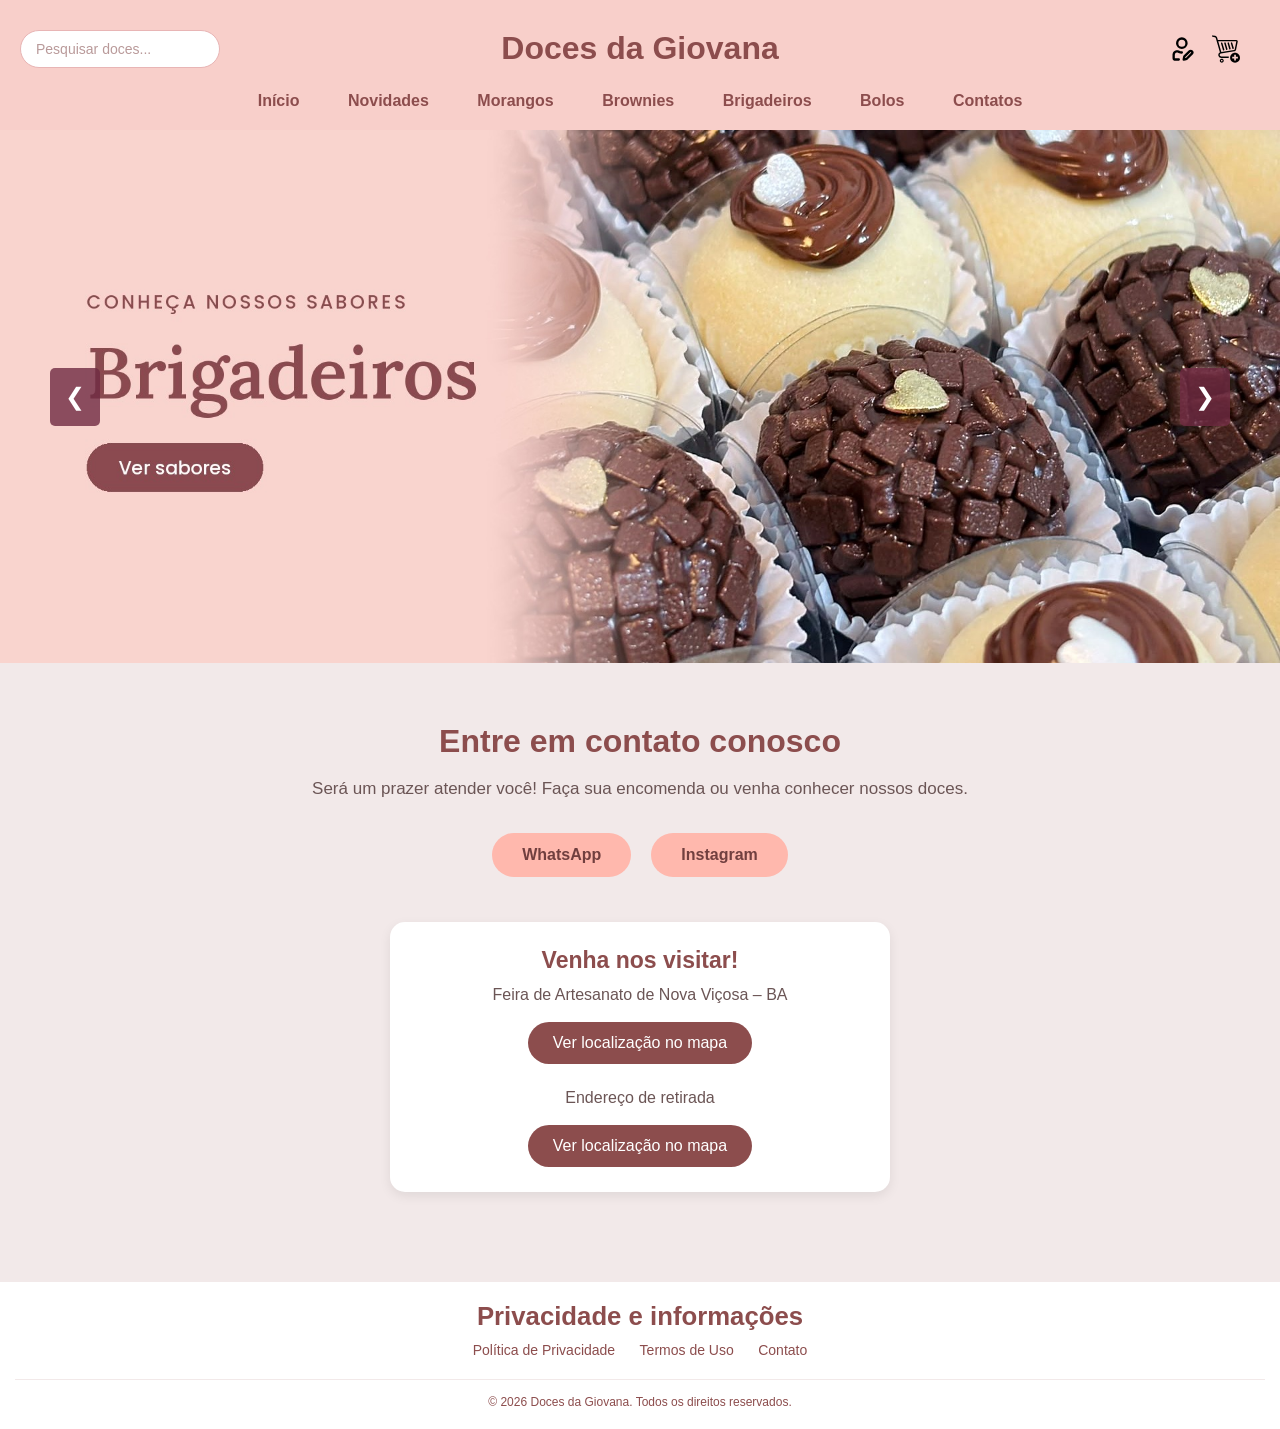
==== index.html @ f7fa25dd "Initial commit" ====
<!DOCTYPE html>
<html lang="pt-br">
<head>
    <meta charset="UTF-8">
    <meta name="viewport" content="width=device-width, initial-scale=1.0">
    <title>Doces da Giovana</title>
    <link rel="shortcut icon" href="imagens/logo.jpeg" type="image/x-icon">
    <link rel="stylesheet" href="style.css">
</head>

<body>

    <header>

        <div class="cabecalho-topo">

            <input type="text" id="pesquisa" placeholder="Pesquisar doces...">

            <h1>Doces da Giovana</h1>

            <div class="icones-cabecalho">

                <a href="#" title="Minha conta" onclick="abrirUsuario(event)">
                    <img src="imagens/user-pen-alt-svgrepo-com.svg" alt="usuario">
                </a>

                <a href="#" title="Meu carrinho" onclick="abrirCarrinho(event)">
                    <img src="imagens/shopping-cart-16-svgrepo-com.svg" alt="carrinho">
                </a>

            </div>

        </div>

        <nav>

            <a href="index.html">Início</a>
            <a href="novidades/">Novidades</a>
            <a href="morangos/">Morangos</a>
            <a href="brownies/">Brownies</a>
            <a href="brigadeiros/">Brigadeiros</a>
            <a href="bolos/">Bolos</a>
            <a href="contatos/">Contatos</a>

        </nav>

    </header>


    <!-- JANELA DE LOGIN E CADASTRO -->

    <div class="modal-usuario" id="modalUsuario">

        <div class="conteudo-usuario">

            <button class="fechar" onclick="fecharUsuario()">×</button>

            <h2>Bem-vindo!</h2>

            <p>Entre na sua conta</p>

            <form class="form-login">

                <input type="email" placeholder="Seu e-mail" required>

                <input type="password" placeholder="Sua senha" required>

                <button type="submit">Entrar</button>

            </form>

            <p class="cadastro">
                Ainda não tem uma conta?
                <a href="#" onclick="abrirCadastro(event)">Cadastre-se</a>
            </p>

            <div class="form-cadastro" id="formCadastro">

                <input type="text" placeholder="Seu nome completo">

                <input type="email" placeholder="Seu e-mail">

                <input type="password" placeholder="Crie uma senha">

                <input type="password" placeholder="Confirme sua senha">

                <button type="button">Criar conta</button>

                <p class="voltar-login">
                    Já possui uma conta?
                    <a href="#" onclick="voltarLogin(event)">Entrar</a>
                </p>

            </div>

        </div>

    </div>


    <!-- JANELA DO CARRINHO -->

    <div class="modal-carrinho" id="modalCarrinho">

        <div class="conteudo-carrinho">

            <button class="fechar-carrinho" onclick="fecharCarrinho()">×</button>

            <h2>Meu carrinho</h2>

            <p>Seus doces escolhidos aparecerão aqui!</p>

            <div class="lista-carrinho" id="listaCarrinho">

                <p class="carrinho-vazio">Seu carrinho está vazio.</p>

            </div>

            <div class="resumo-carrinho">

                <p>
                    Subtotal:
                    <span id="subtotal">R$ 0,00</span>
                </p>

                <p>
                    Total:
                    <strong id="total">R$ 0,00</strong>
                </p>

            </div>

            <button class="finalizar-pedido" type="button">
                Finalizar pedido
            </button>

        </div>

    </div>


    <!-- CARROSSEL -->

    <section class="carrossel">

        <button class="seta anterior" onclick="mudarSlide(-1)">&#10094;</button>

        <button class="seta proximo" onclick="mudarSlide(1)">&#10095;</button>

        <div class="slide">

            <a href="brigadeiros/">
                <img src="imagens/carrossel de imagens/banner_brigadeiros.jpg" alt="Brigadeiros">
            </a>

        </div>

        <div class="slide">

            <a href="morangos/">
                <img src="imagens/carrossel de imagens/banner_morangos_cravejados.jpg" alt="Morango Cravejado">
            </a>

        </div>

        <div class="slide">

            <a href="brownies/">
                <img src="imagens/carrossel de imagens/banner_brownies.jpg" alt="Brownie">
            </a>

        </div>

        <div class="slide">

            <a href="bolos/">
                <img src="imagens/carrossel de imagens/banner_bolo_cenoura.jpg" alt="Bolo de cenoura">
            </a>

        </div>

    </section>


    <!-- CONTEÚDO PRINCIPAL -->

    <main>

        <section class="contato" id="contato">

            <h2>Entre em contato conosco</h2>

            <p>
                Será um prazer atender você!
                Faça sua encomenda ou venha conhecer nossos doces.
            </p>

            <div class="contato-links">

                <a href="https://wa.me/qr/7NE5S63ZMAVMK1?s=r" target="_blank">
                    WhatsApp
                </a>

                <a href="https://www.instagram.com/doces_da_giovana?utm_source=qr" target="_blank">
                    Instagram
                </a>

            </div>

            <div class="endereco">

                <h3>Venha nos visitar!</h3>

                <p>Feira de Artesanato de Nova Viçosa – BA</p>

                <a href="https://maps.app.goo.gl/7mhHEtPxoUPUsA2j6" target="_blank">
                    Ver localização no mapa
                </a>

                <p>Endereço de retirada</p>

                <a href="https://maps.app.goo.gl/HcMZFWwCBDRLge2k8?g_st=ic" target="_blank">
                    Ver localização no mapa
                </a>

            </div>

        </section>

    </main>


    <!-- RODAPÉ -->

    <footer>

        <div class="informacoes">
            <h3>Privacidade e informações</h3>
        </div>

        <div class="links-rodape">

            <a href="#privacidade">Política de Privacidade</a>
            <a href="#termos">Termos de Uso</a>
            <a href="#contato">Contato</a>

        </div>

        <p class="direitos">
            &copy; 2026 Doces da Giovana. Todos os direitos reservados.
        </p>

    </footer>


    <script src="script.js"></script>

</body>
</html>
---- style.css ----
@charset "UTF-8";

/* ========================================
   CONFIGURAÇÕES GERAIS
======================================== */

* {
    margin: 0;
    padding: 0;
    box-sizing: border-box;
}

body {
    width: 100%;
    overflow-x: hidden;
    font-family: Arial, Helvetica, sans-serif;
    background-color: #F2E9E9;
}

img {
    max-width: 100%;
    height: auto;
}

/* ========================================
   CABEÇALHO
======================================== */

header {
    background-color: #ffb8ad83;
    text-align: center;
    padding: 20px;
}

.cabecalho-topo {
    position: relative;
    text-align: center;
    padding: 10px 0;
}

header h1 {
    color: #8C4D4D;
    margin: 0;
}

/* PESQUISA */

.cabecalho-topo > input {
    position: absolute;
    left: 0;
    top: 50%;
    transform: translateY(-50%);
    width: 200px;
    padding: 10px 15px;
    border: 1px solid #E8B5B5;
    border-radius: 25px;
    outline: none;
    background-color: white;
    color: #8C4D4D;
    font-size: 14px;
}

.cabecalho-topo > input::placeholder {
    color: #B99A9A;
}

.cabecalho-topo > input:focus {
    border-color: #8C4D4D;
    box-shadow: 0 0 6px #E8B5B5;
}

/* ÍCONES DO CABEÇALHO */

.icones-cabecalho {
    position: absolute;
    right: 20px;
    top: 50%;
    transform: translateY(-50%);
    display: flex;
    align-items: center;
    gap: 15px;
}

.icones-cabecalho img {
    width: 28px;
    height: 28px;
    display: block;
}

.icones-cabecalho a {
    display: inline-block;
    transition: transform 0.2s;
}

.icones-cabecalho a:hover {
    transform: scale(1.15);
}

/* MENU DE NAVEGAÇÃO */

nav {
    margin-top: 15px;
}

nav a {
    color: #8C4D4D;
    text-decoration: none;
    margin: 0 12px;
    padding: 10px;
    font-weight: bold;
    transition: 0.3s;
}

nav a:hover {
    color: white;
}

/* ========================================
   BANNER
======================================== */

.banner {
    text-align: center;
    padding: 60px 20px;
}

.banner h2 {
    font-size: 36px;
    color: #8C4D4D;
    margin-bottom: 15px;
}

.banner p {
    color: #8C4D4D;
    font-size: 18px;
    line-height: 1.6;
}

.botao {
    display: inline-block;
    background-color: #BF7E84;
    color: white;
    text-decoration: none;
    padding: 12px 24px;
    border-radius: 9px;
    font-weight: bold;
}

.botao:hover {
    background-color: #a84667;
}

/* ========================================
   CARROSSEL
======================================== */

.carrossel {
    position: relative;
    width: 100%;
    height: auto;
    overflow: hidden;
}

.slide {
    width: 100%;
    height: auto;
}

.slide img {
    display: block;
    width: 100%;
    height: auto;
    object-fit: contain;
}

/* SETAS */

.seta {
    position: absolute;
    top: 50%;
    transform: translateY(-50%);
    background-color: rgba(112, 43, 67, 0.8);
    color: white;
    border: none;
    padding: 15px;
    font-size: 24px;
    cursor: pointer;
    z-index: 2;
    border-radius: 5px;
    transition: 0.3s;
}

.seta:hover {
    background-color: #8C4D4D;
}

.anterior {
    left: 50px;
}

.proximo {
    right: 50px;
}

/* ========================================
   SEÇÃO DE CONTATO
======================================== */

.contato {
    background-color: #F2E9E9;
    padding: 60px 20px;
    text-align: center;
}

.contato h2 {
    color: #8C4D4D;
    font-size: 32px;
    margin-bottom: 15px;
}

.contato > p {
    color: #6b5555;
    font-size: 17px;
    line-height: 1.6;
    margin-bottom: 30px;
}

/* LINKS DE CONTATO */

.contato-links {
    display: flex;
    justify-content: center;
    gap: 20px;
    margin-bottom: 45px;
}

.contato-links a {
    background-color: #ffb8ad;
    color: #713f3f;
    text-decoration: none;
    padding: 13px 30px;
    border-radius: 30px;
    font-size: 16px;
    font-weight: bold;
    transition: 0.3s;
}

.contato-links a:hover {
    background-color: #8C4D4D;
    color: white;
    transform: translateY(-3px);
}

/* ENDEREÇO */

.endereco {
    margin: 0 auto;
    max-width: 500px;
    padding: 25px;
    background-color: white;
    border-radius: 15px;
    box-shadow: 0 4px 12px rgba(0, 0, 0, 0.08);
    text-align: center;
}

.endereco p:last-of-type {
    margin-top: 25px;
}

.endereco h3 {
    color: #8C4D4D;
    font-size: 23px;
    margin-bottom: 12px;
}

.endereco p {
    color: #6b5555;
    font-size: 16px;
    margin-bottom: 18px;
}

.endereco a {
    display: inline-block;
    background-color: #8C4D4D;
    color: white;
    text-decoration: none;
    padding: 12px 25px;
    border-radius: 25px;
    transition: 0.3s;
}

.endereco a:hover {
    background-color: #ffb8ad;
    color: #713f3f;
}

/* ========================================
   RODAPÉ
======================================== */

footer {
    background-color: white;
    text-align: center;
    padding: 20px 15px;
    margin-top: 30px;
}

.informacoes {
    color: #8C4D4D;
    font-size: 22px;
    margin-bottom: 10px;
}

.informacoes p {
    color: #8C4D4D;
    font-size: 14px;
    margin-bottom: 20px;
}

.links-rodape {
    margin-bottom: 20px;
}

.links-rodape a {
    color: #8C4D4D;
    text-decoration: none;
    margin: 0 10px;
    font-size: 14px;
}

.links-rodape a:hover {
    color: #BF7E84;
    text-decoration: underline;
}

.direitos {
    border-top: 1px solid #F2E9E9;
    padding-top: 15px;
    margin-bottom: 0;
    color: #8C4D4D;
    font-size: 12px;
}

/* ========================================
   JANELA DO USUÁRIO
======================================== */

.modal-usuario {
    display: none;
    position: fixed;
    top: 0;
    left: 0;
    width: 100%;
    height: 100%;
    background-color: rgba(0, 0, 0, 0.5);
    justify-content: center;
    align-items: center;
    z-index: 1000;
}

.conteudo-usuario {
    background-color: white;
    width: 90%;
    max-width: 380px;
    max-height: 90vh;
    overflow-y: auto;
    padding: 30px;
    border-radius: 15px;
    text-align: center;
    position: relative;
    box-shadow: 0 4px 15px rgba(0, 0, 0, 0.15);
}

.conteudo-usuario h2 {
    color: #8C4D4D;
    margin-bottom: 10px;
}

.conteudo-usuario > p {
    color: #6b5555;
}

/* BOTÃO FECHAR */

.fechar {
    position: absolute;
    top: 10px;
    right: 15px;
    background: none;
    border: none;
    font-size: 25px;
    color: #8C4D4D;
    cursor: pointer;
}

/* FORMULÁRIO DE LOGIN */

.form-login {
    display: flex;
    flex-direction: column;
    gap: 15px;
    margin-top: 25px;
}

.form-login input {
    padding: 12px;
    border: 1px solid #E8CACA;
    border-radius: 8px;
    outline: none;
    font-size: 14px;
}

.form-login input:focus {
    border-color: #8C4D4D;
}

.conteudo-usuario .form-login button {
    padding: 12px;
    background-color: #ffb8ad;
    background-image: none;
    color: #8C4D4D;
    border: none;
    border-radius: 8px;
    font-size: 16px;
    font-weight: bold;
    cursor: pointer;
    transition: background-color 0.3s;
    appearance: none;
    -webkit-appearance: none;
}

.conteudo-usuario .form-login button:hover {
    background-color: #f59f93;
}

/* CADASTRO */

.cadastro {
    margin-top: 20px;
    font-size: 13px;
    color: #8C4D4D;
}

.cadastro a,
.voltar-login a {
    color: #d98282;
    font-weight: bold;
    text-decoration: none;
}

.cadastro a:hover,
.voltar-login a:hover {
    text-decoration: underline;
}

.form-cadastro {
    display: none;
    flex-direction: column;
    gap: 15px;
    margin-top: 20px;
}

.form-cadastro input {
    padding: 12px;
    border: 1px solid #E8CACA;
    border-radius: 8px;
    outline: none;
    font-size: 14px;
}

.form-cadastro input:focus {
    border-color: #8C4D4D;
}

.form-cadastro button {
    padding: 12px;
    background-color: #ffb8ad;
    color: #8C4D4D;
    border: none;
    border-radius: 8px;
    font-size: 16px;
    font-weight: bold;
    cursor: pointer;
    transition: 0.3s;
}

.form-cadastro button:hover {
    background-color: #f59f93;
}

.voltar-login {
    margin-top: 15px;
    font-size: 13px;
    color: #8C4D4D;
}

/* ========================================
   JANELA DO CARRINHO
======================================== */

.modal-carrinho {
    display: none;
    position: fixed;
    top: 0;
    left: 0;
    width: 100%;
    height: 100%;
    background-color: rgba(0, 0, 0, 0.55);
    justify-content: center;
    align-items: center;
    padding: 15px;
    z-index: 1001;
}

/* CONTEÚDO DO CARRINHO */

.conteudo-carrinho {
    position: relative;
    background-color: white;
    width: 100%;
    max-width: 480px;
    max-height: 85vh;
    overflow-y: auto;
    padding: 30px;
    border-radius: 18px;
    box-shadow: 0 5px 20px rgba(0, 0, 0, 0.2);
}

/* TÍTULO */

.conteudo-carrinho h2 {
    color: #8C4D4D;
    font-size: 25px;
    margin-bottom: 10px;
    text-align: center;
}

.conteudo-carrinho > p {
    color: #8C4D4D;
    text-align: center;
    font-size: 14px;
    margin-bottom: 20px;
}

/* BOTÃO FECHAR */

.fechar-carrinho {
    position: absolute;
    top: 10px;
    right: 15px;
    background: none;
    border: none;
    font-size: 28px;
    color: #8C4D4D;
    cursor: pointer;
    transition: 0.2s;
}

.fechar-carrinho:hover {
    color: #d98282;
    transform: scale(1.15);
}

/* LISTA DE PRODUTOS */

.lista-carrinho {
    display: flex;
    flex-direction: column;
    gap: 15px;
    margin: 20px 0;
}

/* MENSAGEM DE CARRINHO VAZIO */

.carrinho-vazio {
    text-align: center;
    color: #B99A9A;
    padding: 25px 10px;
    background-color: #FFF7F6;
    border-radius: 10px;
}

/* ITEM DO CARRINHO */

.item-carrinho {
    display: flex;
    justify-content: space-between;
    align-items: center;
    gap: 12px;
    padding: 15px;
    background-color: #FFF7F6;
    border: 1px solid #F2DADA;
    border-radius: 12px;
}

.produto-carrinho {
    color: #8C4D4D;
    font-weight: bold;
}

.info-produto-carrinho {
    display: flex;
    flex-direction: column;
    gap: 5px;
}

.preco-produto-carrinho {
    color: #BF7E84;
    font-weight: bold;
}

.controles-quantidade {
    display: flex;
    align-items: center;
    gap: 8px;
}

.controles-quantidade button {
    background-color: #ffb8ad;
    color: #713f3f;
    border: none;
    width: 28px;
    height: 28px;
    border-radius: 50%;
    cursor: pointer;
    font-size: 16px;
    font-weight: bold;
}

.controles-quantidade button:hover {
    background-color: #f59f93;
}

.remover-produto {
    background: none;
    border: none;
    color: #b44c4c;
    cursor: pointer;
    font-size: 13px;
}

/* RESUMO DO CARRINHO */

.resumo-carrinho {
    border-top: 1px solid #F2DADA;
    padding-top: 18px;
    margin-top: 15px;
}

.resumo-carrinho p {
    display: flex;
    justify-content: space-between;
    align-items: center;
    color: #8C4D4D;
    font-size: 15px;
    margin-bottom: 12px;
}

.resumo-carrinho strong {
    color: #8C4D4D;
    font-size: 20px;
}

/* FINALIZAR PEDIDO */

.finalizar-pedido {
    width: 100%;
    padding: 14px;
    margin-top: 15px;
    background-color: #8C4D4D;
    color: white;
    border: none;
    border-radius: 10px;
    font-size: 16px;
    font-weight: bold;
    cursor: pointer;
    transition: 0.3s;
}

.finalizar-pedido:hover {
    background-color: #BF7E84;
    transform: translateY(-2px);
}

.finalizar-pedido:disabled {
    background-color: #c9b5b5;
    cursor: not-allowed;
    transform: none;
}

/* ========================================
   RESPONSIVIDADE PARA CELULARES
======================================== */

@media (max-width: 600px) {

    /* CABEÇALHO */

    header {
        padding: 15px;
    }

    .cabecalho-topo {
        display: flex;
        flex-direction: column;
        align-items: center;
        gap: 12px;
    }

    .cabecalho-topo > input {
        position: static;
        transform: none;
        width: 80%;
    }

    .icones-cabecalho {
        position: static;
        transform: none;
    }

    header h1 {
        font-size: 26px;
    }

    /* MENU */

    nav {
        display: flex;
        flex-wrap: wrap;
        justify-content: center;
        gap: 8px;
    }

    nav a {
        margin: 0;
        padding: 8px;
        font-size: 14px;
    }

    /* BANNER */

    .banner {
        padding: 35px 15px;
    }

    .banner h2 {
        font-size: 28px;
    }

    .banner p {
        font-size: 16px;
    }

    /* CARROSSEL */

    .anterior {
        left: 10px;
    }

    .proximo {
        right: 10px;
    }

    .seta {
        padding: 10px;
        font-size: 20px;
    }

    /* CONTATO */

    .contato {
        padding: 40px 15px;
    }

    .contato h2 {
        font-size: 26px;
    }

    .contato-links {
        flex-direction: column;
        align-items: center;
    }

    .contato-links a {
        width: 180px;
    }

    .endereco {
        padding: 20px;
    }

    /* USUÁRIO */

    .conteudo-usuario {
        padding: 25px 20px;
    }

    /* CARRINHO */

    .modal-carrinho {
        padding: 12px;
    }

    .conteudo-carrinho {
        padding: 25px 18px;
        max-height: 90vh;
    }

    .conteudo-carrinho h2 {
        font-size: 22px;
    }

    .item-carrinho {
        flex-wrap: wrap;
        padding: 12px;
    }

    .resumo-carrinho p {
        font-size: 14px;
    }

    .finalizar-pedido {
        padding: 13px;
    }

    /* RODAPÉ */

    .links-rodape {
        display: flex;
        flex-direction: column;
        gap: 12px;
    }
}
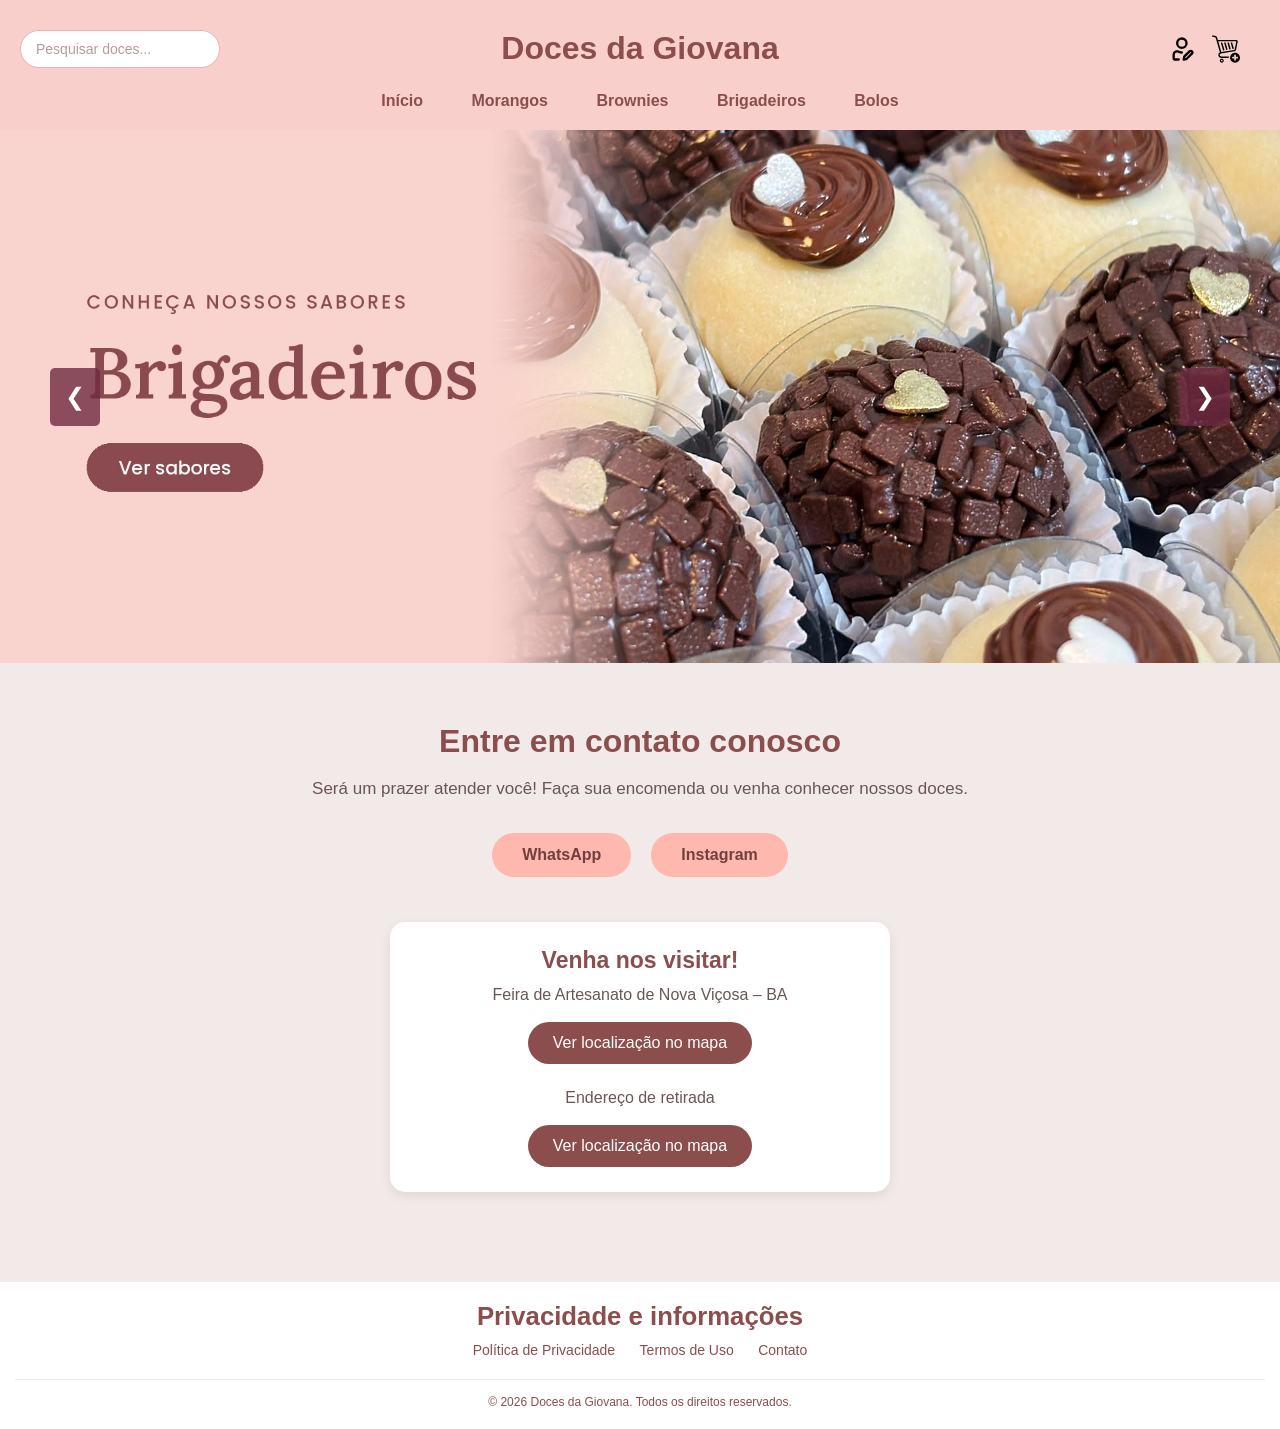
==== commit abda2133: "criando página de morangos (sem o css)" ====
--- a/index.html
+++ b/index.html
@@ -36,12 +36,11 @@
         <nav>
 
             <a href="index.html">Início</a>
-            <a href="novidades/">Novidades</a>
-            <a href="morangos/">Morangos</a>
+            <a href="morangos/morangos.html">Morangos</a>
             <a href="brownies/">Brownies</a>
             <a href="brigadeiros/">Brigadeiros</a>
-            <a href="bolos/">Bolos</a>
-            <a href="contatos/">Contatos</a>
+            <a href="bolos/imagens/bolos.html">Bolos</a>
+            
 
         </nav>
 
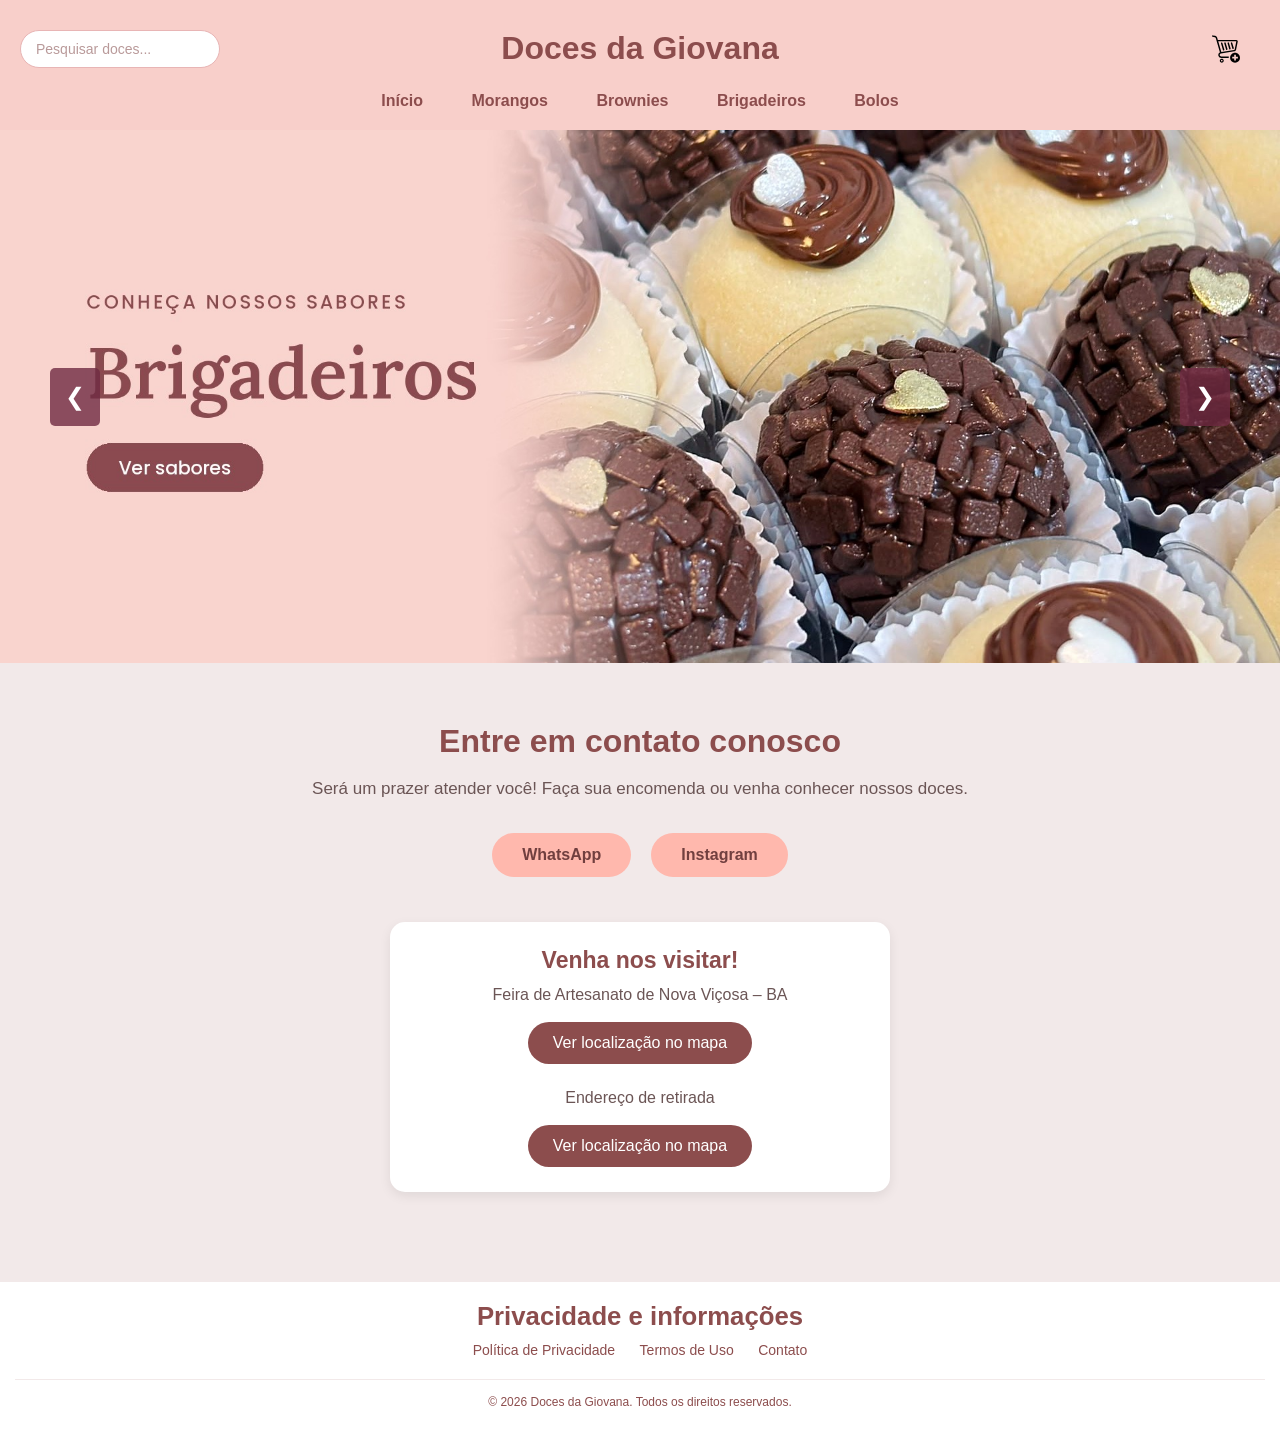
==== commit 2814852c: "adcionando brownie e brigadeiros" ====
--- a/index.html
+++ b/index.html
@@ -21,10 +21,10 @@
 
             <div class="icones-cabecalho">
 
-                <a href="#" title="Minha conta" onclick="abrirUsuario(event)">
+              <!-- <a href="#" title="Minha conta" onclick="abrirUsuario(event)">
                     <img src="imagens/user-pen-alt-svgrepo-com.svg" alt="usuario">
                 </a>
-
+--> 
                 <a href="#" title="Meu carrinho" onclick="abrirCarrinho(event)">
                     <img src="imagens/shopping-cart-16-svgrepo-com.svg" alt="carrinho">
                 </a>
@@ -37,8 +37,8 @@
 
             <a href="index.html">Início</a>
             <a href="morangos/morangos.html">Morangos</a>
-            <a href="brownies/">Brownies</a>
-            <a href="brigadeiros/">Brigadeiros</a>
+            <a href="brownies/brownie.html">Brownies</a>
+            <a href="brigadeiros/imagens/brigadeiros.html">Brigadeiros</a>
             <a href="bolos/imagens/bolos.html">Bolos</a>
             
 
@@ -149,7 +149,7 @@
 
         <div class="slide">
 
-            <a href="brigadeiros/">
+            <a href="brigadeiros/imagens/brigadeiros.html">
                 <img src="imagens/carrossel de imagens/banner_brigadeiros.jpg" alt="Brigadeiros">
             </a>
 
@@ -157,7 +157,7 @@
 
         <div class="slide">
 
-            <a href="morangos/">
+            <a href="morangos/morangos.html">
                 <img src="imagens/carrossel de imagens/banner_morangos_cravejados.jpg" alt="Morango Cravejado">
             </a>
 
@@ -165,7 +165,7 @@
 
         <div class="slide">
 
-            <a href="brownies/">
+            <a href="brownies/brownie.html">
                 <img src="imagens/carrossel de imagens/banner_brownies.jpg" alt="Brownie">
             </a>
 
@@ -173,7 +173,7 @@
 
         <div class="slide">
 
-            <a href="bolos/">
+            <a href="bolos/imagens/bolos.html">
                 <img src="imagens/carrossel de imagens/banner_bolo_cenoura.jpg" alt="Bolo de cenoura">
             </a>
 
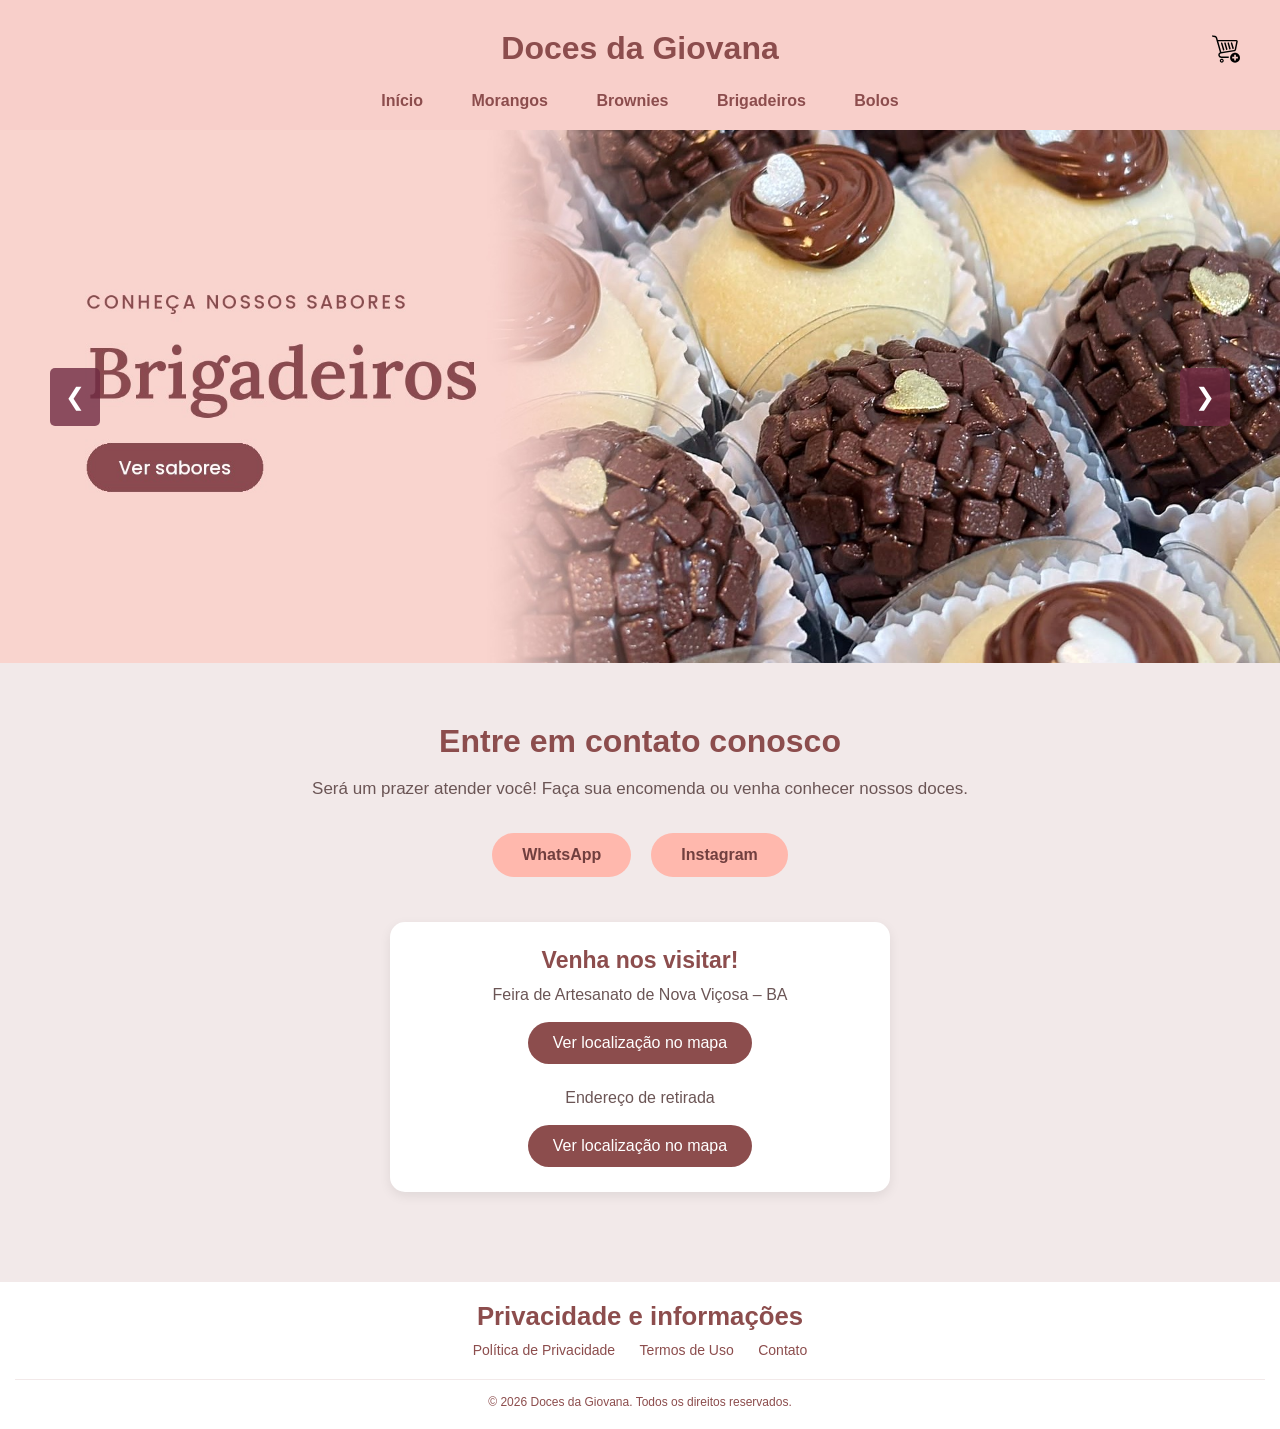
==== commit 43dbd3a4: "removendo TEMPORARIAMENTE a caixa de pesquisa" ====
--- a/index.html
+++ b/index.html
@@ -15,7 +15,7 @@
 
         <div class="cabecalho-topo">
 
-            <input type="text" id="pesquisa" placeholder="Pesquisar doces...">
+           <!--<input type="text" id="pesquisa" placeholder="Pesquisar doces...">--> 
 
             <h1>Doces da Giovana</h1>
 
